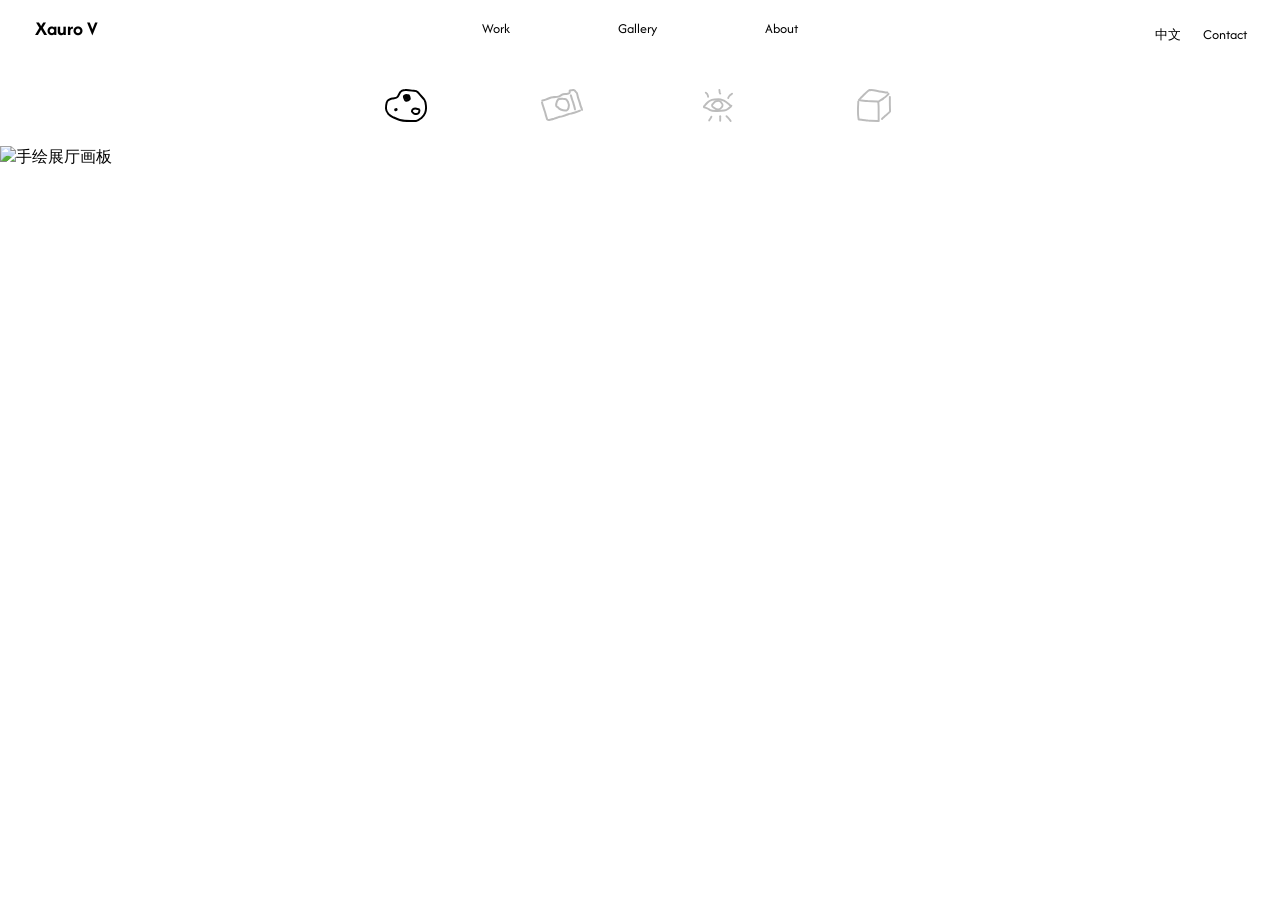
==== gallery.html @ d5a601b4 "Publish website batch 1" ====
<!doctype html>
<html lang="zh-CN">
<head><meta charset="utf-8"><meta name="viewport" content="width=device-width, initial-scale=1, viewport-fit=cover"><title>Gallery — Xauro V</title><link rel="icon" type="image/svg+xml" href="./assets/site-logo.svg"><link rel="preconnect" href="https://fonts.googleapis.com"><link rel="preconnect" href="https://fonts.gstatic.com" crossorigin><link href="https://fonts.googleapis.com/css2?family=Afacad:wght@400;500;700&display=swap" rel="stylesheet"><link rel="stylesheet" href="./styles.css?v=29"></head>
<body data-page="gallery">
  <header class="site-nav" id="siteNav"><a class="wordmark" href="./index.html">Xauro V</a><nav class="nav-links" aria-label="主要导航"><a href="./index.html#work">Work</a><a href="./gallery.html" aria-current="page">Gallery</a><a href="./me.html">About</a></nav><button class="language-toggle" type="button" aria-label="切换为中文">中文</button><div class="contact-wrap"><button class="contact-trigger" id="contactTrigger" type="button" aria-expanded="false" aria-controls="contactPanel">Contact</button><div class="contact-panel" id="contactPanel" aria-hidden="true"><a href="https://xhslink.cn/o/gjhDptmq5a" target="_blank" rel="noreferrer"><span>Rednote</span><img src="./assets/rednote.svg" alt=""></a><button id="copyEmail" type="button" data-email="1185136411@qq.com" title="1185136411@qq.com"><span>Email</span><img src="./assets/copy.svg" alt="复制邮箱"></button></div></div></header>
  <main class="gallery-page">
    <div class="gallery-heading">
      <div class="gallery-tabs" role="tablist" aria-label="展厅分类">
        <button class="is-active" type="button" role="tab" aria-selected="true" data-filter="drawing" data-label="手绘"><img src="./assets/gallery-all.svg" alt=""></button>
        <button type="button" role="tab" aria-selected="false" data-filter="photo" data-label="摄影"><img src="./assets/gallery-photo.svg" alt=""></button>
        <button type="button" role="tab" aria-selected="false" data-filter="visual" data-label="视觉"><img src="./assets/gallery-drawing.svg" alt=""></button>
        <button type="button" role="tab" aria-selected="false" data-filter="architecture" data-label="建筑"><img src="./assets/gallery-architecture.svg" alt=""></button>
      </div>
    </div>
    <div class="gallery-tooltip" id="galleryTooltip" aria-hidden="true"></div>
    <div class="gallery-viewport" id="galleryViewport" tabindex="0" aria-label="横向展厅，可使用鼠标滚轮或左右方向键浏览">
      <div class="gallery-track" id="galleryTrack">
        <section class="gallery-board" data-category="drawing" data-category-start style="--frame-width:4380"><img src="./assets/gallery-frames/drawing.png?v=2" srcset="./assets/gallery-frames/drawing.png?v=2 1x, ./assets/gallery-frames/drawing@2x.png?v=2 2x" width="4380" height="1024" alt="手绘展厅画板" draggable="false"><button class="gallery-frame-jump is-next" type="button" data-gallery-jump="photo" aria-label="前往摄影展厅"></button></section>
        <section class="gallery-board" data-category="photo" data-category-start style="--frame-width:2164"><img src="./assets/gallery-frames/photo-1.png" width="2164" height="1024" alt="摄影展厅画板 1" draggable="false"><button class="gallery-frame-jump is-prev" type="button" data-gallery-jump="drawing" aria-label="返回手绘展厅"></button></section>
        <section class="gallery-board" data-category="photo" style="--frame-width:1506"><img src="./assets/gallery-frames/photo-2.png" width="1506" height="1024" alt="摄影展厅画板 2" draggable="false"></section>
        <section class="gallery-board" data-category="photo" style="--frame-width:1866"><img src="./assets/gallery-frames/photo-3.png" width="1866" height="1024" alt="摄影展厅画板 3" draggable="false"></section>
        <section class="gallery-board" data-category="photo" style="--frame-width:1506"><img src="./assets/gallery-frames/photo-4.png" width="1506" height="1024" alt="摄影展厅画板 4" draggable="false"></section>
        <section class="gallery-board" data-category="photo" style="--frame-width:1506"><img src="./assets/gallery-frames/photo-5.png" width="1506" height="1024" alt="摄影展厅画板 5" draggable="false"></section>
        <section class="gallery-board" data-category="photo" style="--frame-width:1471"><img src="./assets/gallery-frames/photo-6.png" width="1471" height="1024" alt="摄影展厅画板 6" draggable="false"></section>
        <section class="gallery-board" data-category="photo" style="--frame-width:1779"><img src="./assets/gallery-frames/photo-7.png" width="1779" height="1024" alt="摄影展厅画板 7" draggable="false"></section>
        <section class="gallery-board" data-category="photo" style="--frame-width:5989"><img src="./assets/gallery-frames/photo-8.png" width="5989" height="1024" alt="摄影展厅画板 8" draggable="false"><button class="gallery-frame-jump is-prev" type="button" data-gallery-jump="drawing" aria-label="返回手绘展厅"></button><button class="gallery-frame-jump is-next" type="button" data-gallery-jump="visual" aria-label="前往视觉展厅"></button></section>
        <section class="gallery-board" data-category="visual" data-category-start style="--frame-width:6289"><img src="./assets/gallery-frames/visual.png" width="6289" height="1024" alt="视觉展厅画板" draggable="false"><button class="gallery-frame-jump is-prev" type="button" data-gallery-jump="photo" aria-label="返回摄影展厅"></button><button class="gallery-frame-jump is-next" type="button" data-gallery-jump="architecture" aria-label="前往建筑展厅"></button></section>
        <section class="gallery-board" data-category="architecture" data-category-start style="--frame-width:3360"><img src="./assets/gallery-frames/architecture-2.webp?v=1" width="3360" height="1024" alt="蓝屋建筑项目展厅画板" draggable="false"><button class="gallery-frame-jump is-prev" type="button" data-gallery-jump="visual" aria-label="返回视觉展厅"></button></section>
        <section class="gallery-board" data-category="architecture" style="--frame-width:4158"><img src="./assets/gallery-frames/architecture.png" width="4158" height="1024" alt="建筑展厅画板" draggable="false"></section>
      </div>
    </div>
  </main>
  <script src="./content-manifest.js?v=1"></script><script src="./i18n.js?v=4"></script><script src="./app.js?v=26"></script>
</body>
</html>
---- styles.css ----
*{box-sizing:border-box}
html{scroll-behavior:smooth;overflow-x:hidden}
body{margin:0;overflow-x:hidden;background:#fff;color:#000;font-family:"Afacad",Arial,sans-serif}
a{color:inherit;text-decoration:none}
button{border:0;padding:0;background:transparent;color:inherit;font:inherit}
button,a{touch-action:manipulation}
:focus-visible{outline:1px solid #000;outline-offset:3px}

.site-nav{position:fixed;inset:0 0 auto;z-index:100;height:56px;background:#fff}
.wordmark{position:absolute;left:35px;top:20px;height:17px;font-size:20px;font-weight:700;line-height:17px}
.nav-links{position:absolute;left:50%;top:0;height:56px;display:flex;align-items:center;justify-content:center;gap:108px;transform:translateX(-50%)}
.nav-links a,.contact-trigger{height:28px;display:flex;align-items:center;font-size:14px;line-height:13px;cursor:pointer}
.language-toggle{position:absolute;right:99px;top:20px;height:28px;display:flex;align-items:center;font-size:13px;line-height:13px;cursor:pointer}
.contact-wrap{position:static}
.contact-wrap::after{content:"";position:absolute;right:29px;top:48px;width:144px;height:10px}
.contact-trigger{position:absolute;right:29px;top:20px;width:48px}
.contact-panel{position:absolute;right:29px;top:56px;width:144px;height:77px;padding:10px 16px;border-radius:12px;background:rgba(0,0,0,.5);color:#fff;opacity:0;pointer-events:none;transform:translateY(-5px);transition:opacity .18s ease,transform .18s ease}
.contact-panel.is-open{opacity:1;pointer-events:auto;transform:none}
.contact-panel a,.contact-panel button{display:flex;width:100%;height:28px;align-items:center;justify-content:space-between;color:#fff;font-size:16px;cursor:pointer}
.contact-panel img{width:18px;height:18px;filter:brightness(0) invert(1)}

.hero{position:relative;height:804px;overflow:hidden;background:#fff}
.canopy-frame{position:absolute;z-index:0;inset:56px 0 0;width:100%;height:748px;border:0;background:#fff}
.hero-copy{position:absolute;z-index:2;left:0;right:0;top:274px;text-align:center;pointer-events:none}
.hero h1{margin:0;font-size:36px;font-weight:500;line-height:47px}
.hero-copy p{width:685px;margin:40px auto 0;font-size:24px;font-weight:400;line-height:1.15}

.belief{position:relative;min-height:804px;padding-top:131px;background:#fff;text-align:center}
.belief>h2,.works>h2{margin:0;font-size:36px;font-weight:500;line-height:47px}
.belief-copy{margin:42px auto 0;width:760px;font-size:24px;line-height:1.16}
.belief-grid{display:grid;grid-template-columns:1fr 1fr;gap:68px;width:1152px;margin:75px auto 0}
.belief-grid h3{margin:0 0 50px;font-size:36px;font-weight:500;line-height:47px}
.meaning-track{position:relative;width:min(340px,calc(100vw - 40px));height:164px;margin:0 auto;overflow:visible}
.track-triangle{position:absolute;left:calc(var(--track-index) * 20%);top:82px;width:20%;height:55px;background:#bdbdbd;clip-path:polygon(50% 0,100% 100%,0 100%)}
.track-ball{position:absolute;z-index:2;left:0;top:0;width:64px;height:64px;border-radius:50%;background:linear-gradient(135deg,#050505 12%,#1c1c1c 51%,#646464 100%);transform:translate3d(0,0,0) rotate(0deg);transform-origin:center;will-change:transform}
.fun-shapes{position:relative;width:360px;height:190px;margin:auto}
.fun-particle{position:absolute;left:0;top:0;display:block;will-change:transform}
.fun-particle.circle{width:64px;height:64px;border-radius:50%;background:linear-gradient(135deg,#050505 12%,#1c1c1c 51%,#646464 100%)}
.fun-particle.triangle{width:60px;height:55px;background:#bdbdbd;clip-path:polygon(50% 0,100% 100%,0 100%)}

.works{position:relative;min-height:calc(369px + 9px + 695px * 1947 / 3143 + 32px);padding-top:131px;background:#fff}
.works,.gallery-preview,.me-shell{scroll-margin-top:56px}
.works>h2{text-align:center}
.works-intro{width:694px;margin:26px auto 0;text-align:center;font-size:24px;line-height:1.18}
.work-stage{position:absolute;left:50%;top:369px;width:1122px;height:440px;transform:translateX(-50%)}
.work-copy{position:absolute;left:18px;top:7px;width:343px;height:250px}
.work-copy h3{margin:0 0 12px;font-size:24px;font-weight:500;line-height:28px}
.work-copy p{margin:0;color:rgba(0,0,0,.47);font-size:16px;line-height:1.05;text-align:justify}
.work-tags{display:flex;gap:9px;margin-top:68px}
.work-tags span{height:23px;border:1px solid #434343;border-radius:200px;padding:3px 10px;text-align:center;color:#434343;font-size:12px;line-height:15px;white-space:nowrap}
.work-slider{position:absolute;left:410px;top:9px;width:695px;height:auto;aspect-ratio:3143/1947;overflow:hidden;border-radius:12px;clip-path:inset(0 round 12px);isolation:isolate;background:#fff;touch-action:pan-y;cursor:pointer;user-select:none}
.work-slider.is-dragging{cursor:pointer}
.work-track{display:flex;width:700%;height:100%;transition:transform .55s cubic-bezier(.22,.61,.36,1);will-change:transform}
.work-slider.is-dragging .work-track{transition:none}
.work-slide{position:relative;flex:0 0 calc(100% / 7);height:100%;background:#fff;cursor:inherit;overflow:hidden}
.work-slide img{display:block;width:100%;height:100%;object-fit:contain;background:#fff;pointer-events:none}
.work-dots{position:absolute;left:0;bottom:19px;width:100%;height:9px;display:flex;justify-content:center;gap:28px;z-index:2}
.work-dots button{width:9px;height:9px;border:0;border-radius:50%;background:#a0a0a0;cursor:pointer}
.work-dots button.is-active{background:#000}

.work-dialog{position:fixed;inset:auto 0 0;width:100%;max-width:1280px;height:calc(100vh - 56px);max-height:748px;margin:auto;padding:0;border:0;background:#fff;color:#000;overflow:auto}
.work-dialog::backdrop{background:rgba(0,0,0,.42)}
.work-dialog[open]{animation:work-dialog-in .46s cubic-bezier(.22,.61,.36,1)}
.dialog-handle{position:sticky;z-index:2;top:0;width:100%;height:36px;background:#fff;cursor:pointer}
.dialog-handle span{display:block;width:57px;height:5px;margin:auto;border-radius:5px;background:#000}
.case-grid{display:grid;grid-template-columns:280px 1fr;gap:70px;padding:35px 65px 80px}
.case-grid h2{margin:0 0 18px;font-size:36px;font-weight:500}
.case-grid h3{margin:38px 0 10px;font-size:24px;font-weight:500}
.case-grid p{margin:0;font-size:16px;line-height:1.3}
.case-placeholder{background:#d9d9d9}
.case-process{height:180px;margin-top:10px}.case-wide{height:300px;margin-top:22px}
.case-tags{display:flex;flex-wrap:wrap;gap:8px}
.case-tags span{border:1px solid #434343;border-radius:999px;padding:5px 10px;font-size:12px;line-height:1}
.case-grid article{min-width:0}
.case-video-frame{width:100%;aspect-ratio:16/9;overflow:hidden;background:#000}
.case-video{display:block;width:100%;height:100%;background:#000;object-fit:contain}

.me-shell{position:relative;width:100%;overflow:hidden;background:#fff}
.me-shell .me-page{margin:0}
.me-page{position:relative;width:1280px;height:4223px;margin:0 auto;background:#fff;overflow:hidden;transform-origin:top left}
.me-hero{position:absolute;left:0;top:0;width:1280px;height:524px}
.portrait{position:absolute;left:-35px;top:78px;width:594px;height:446px;object-fit:cover}
.me-intro{position:absolute;left:544px;top:78px;width:736px;height:446px;padding:71px 104px 40px 95px;background:#000;color:#fff}
.me-intro h1{display:flex;align-items:center;gap:15px;margin:0;font-size:36px;font-weight:500;line-height:49px}
.me-intro h1 span{font-size:31px;line-height:49px}
.me-intro>p{width:537px;margin:12px 0 0;font-size:16px;line-height:1.1;text-align:justify}
.me-intro h2{margin:46px 0 13px;font-size:24px;font-weight:500;line-height:27px}
.me-intro .school{margin:0 0 14px;font-size:12px;line-height:13px}
.me-intro .school small{display:block;margin-top:3px;color:#888;font-size:12px;line-height:13px}
.belief-bubble{position:absolute;z-index:30;left:566px;top:581px;width:358px;height:102px;background:#fff;isolation:isolate;cursor:pointer}
.belief-bubble img{position:absolute;pointer-events:none}
.bubble-outline{left:4px;top:0;width:354px;height:83px}
.bubble-underline{left:0;top:59px;width:326px;height:43px}
.belief-bubble span{position:absolute;left:53px;top:34px;width:283px;font-family:"Inter",sans-serif;font-size:12px;line-height:15px;text-align:left;transition:opacity .18s ease}
.me-objects{position:absolute;left:187px;top:671px;width:935px;height:322px}
.me-object-scene{position:absolute;left:0;top:0;width:1280px;height:1064px;pointer-events:none}
.me-object{position:absolute;z-index:3;display:block;overflow:visible;pointer-events:auto;cursor:pointer;transform-origin:center;transition:transform .22s cubic-bezier(.22,.61,.36,1);will-change:transform}
.me-object img{display:block;width:100%;height:100%;pointer-events:none}
.me-object-camera{left:221.39px;top:671px;width:162.102px;height:102.81px}
.me-object-drawing{left:187px;top:755.6px;width:282.528px;height:222.78px}
.me-object-plant{left:454.08px;top:713.42px;width:248.589px;height:273.503px;z-index:2}
.me-object-cat{left:528.85px;top:866.81px;width:149.775px;height:126.185px;z-index:5}
.me-object-magnifier{left:567.17px;top:771.71px;width:102.37px;height:93.293px;z-index:4}
.me-object-cooking{left:687.88px;top:802.36px;width:142.529px;height:117.189px}
.me-object-dance{left:855.6px;top:743.93px;width:132.516px;height:189.536px}
.me-object-nature{left:927.71px;top:686.67px;width:194.291px;height:106.238px}
.me-object-computer{left:963.85px;top:782.06px;width:131.778px;height:118.568px}
.me-steam{position:absolute;z-index:2;display:block;pointer-events:none}
.me-steam-a{left:763.6px;top:753.23px;width:11.298px;height:9.488px}
.me-steam-b{left:750.04px;top:716.38px;width:11.143px;height:9.727px}
.object-bubble{position:fixed;z-index:2147483647;width:205px;height:56px;background:#fff;isolation:isolate;opacity:0;pointer-events:none;transform:translate(-50%,8px) scale(.94);transform-origin:center;transition:opacity .16s ease,transform .2s cubic-bezier(.22,.61,.36,1)}
.object-bubble::before{content:"";position:absolute;z-index:0;inset:-2px -2px -5px;background:#fff}
.object-bubble.is-visible{opacity:1;transform:translate(-50%,0) scale(1)}
.object-bubble img{position:absolute;z-index:1;display:block;pointer-events:none}
.object-bubble .object-bubble-outline{left:0;top:0;width:100%;height:49px}
.object-bubble .object-bubble-bottom{left:0;top:34px;width:92%;height:26px}
.object-bubble span{position:absolute;z-index:2;inset:9px 18px 11px;display:grid;place-items:center;font-family:"Inter",sans-serif;font-size:12.5px;line-height:16px;text-align:center}
.watering-cursor{position:fixed;z-index:1000;left:0;top:0;width:72px;height:48px;opacity:0;pointer-events:none;will-change:transform;transition:opacity .12s ease}
.watering-cursor.is-visible{opacity:1}
.watering-cursor img{display:block;width:100%;height:100%;object-fit:contain}
.water-spray-layer{position:fixed;z-index:999;inset:0;overflow:hidden;pointer-events:none}
.water-drop{position:absolute;width:3px;height:9px;border-radius:60% 60% 70% 70%;background:rgba(74,130,165,.65);opacity:0;animation:water-drop .72s ease-in var(--delay) forwards}
.me-object-plant.is-watering{animation:plant-drink .8s ease-out}
.me-welcome{position:absolute;left:746px;top:991px;width:356px;height:73px}
.me-section{position:absolute}
.me-section h2{margin:0;font-size:24px;font-weight:500;line-height:1.3;text-align:center}
.me-section p{margin:0;color:rgba(0,0,0,.47);font-size:12px;text-align:justify;text-align-last:left;text-justify:inter-word}
.zhuhai-copy{left:623px;top:1227px;width:365px}
.zhuhai-copy h2{margin-bottom:45px;text-align:center}
.zhuhai-copy p{width:365px;line-height:2}
.photo-stack{position:absolute}
.photo-stack>*{position:absolute;display:block;margin:0}
.photo-stack img{object-fit:cover;background:#d9d9d9;box-shadow:0 4px 18px rgba(0,0,0,.08)}
.photo-stack-a{left:165px;top:1211px;width:393px;height:326px}
.photo-stack-a img:nth-child(1){left:44px;top:43px;width:305px;max-width:calc(100% - 44px);height:auto;transform:none}
.photo-stack-a b{width:22px;height:33px;background:rgba(219,109,66,.64)}
.photo-stack-a b:nth-of-type(1){left:142px;top:16px;transform:rotate(8deg)}
.photo-stack-a b:nth-of-type(2){left:35px;top:123px;transform:rotate(-2deg)}
.photo-stack-a b:nth-of-type(3){left:255px;top:0;transform:rotate(17deg)}
.photo-stack-a b:nth-of-type(4){left:348px;top:173px;transform:rotate(-12deg)}
.tools-copy{left:130px;top:1723px;width:608px}
.tools-copy h2{margin-bottom:50px;text-align:center}
.tools-copy p{width:419px;margin-inline:auto;line-height:2}
.photo-stack-b{left:767px;top:1654px;width:385px;height:492px}
.photo-stack-b img:nth-child(1){left:24px;top:70px;width:337px;max-width:calc(100% - 48px);height:auto;transform:none}
.photo-stack-b img:nth-child(2){left:155px;top:146px;width:204px;height:242px;transform:rotate(6deg)}
.photo-stack-b img:nth-child(3){left:12px;top:295px;width:238px;height:178px;transform:rotate(-4deg)}
.explore-copy{left:296px;top:2250px;width:673px}
.explore-copy h2{margin:0 0 34px;text-align:center}
.explore-copy p{width:673px;line-height:2}
.me-image-strip{position:absolute;left:-149px;top:2628px;width:max-content;height:198px;display:flex;gap:17px;will-change:transform}
.me-image-strip img{display:block;flex:0 0 auto;width:auto;height:198px;object-fit:cover;background:#d9d9d9}

@keyframes work-dialog-in{from{transform:translateY(100%)}to{transform:translateY(0)}}
@keyframes water-drop{0%{opacity:0;transform:translate(0,0) rotate(18deg) scale(.7)}18%{opacity:.9}100%{opacity:0;transform:translate(var(--drift),var(--fall)) rotate(18deg) scale(1)}}
@keyframes plant-drink{0%,100%{transform:scale(1)}36%{transform:scale(1.045) rotate(-.7deg)}68%{transform:scale(1.025) rotate(.45deg)}}
.cook-copy{left:291px;top:3065px;width:389px}
.cook-copy h2{width:100%;margin-bottom:61px;text-align:center}
.cook-copy p{width:373px;margin-inline:auto;line-height:1.65}
.me-cook{position:absolute;left:890px;top:3077px;width:228px;height:282px}
.me-footer{position:absolute;left:0;top:3748px;width:1280px;height:475px;background:#000;color:#fff}
.me-planet{position:absolute;left:128px;top:135px;width:146px;height:109px;filter:brightness(0) invert(1)}
.me-star{position:absolute;left:270px;top:222px;width:100px;height:33px;filter:brightness(0) invert(1)}
.me-footer-copy{position:absolute;left:456px;top:145px;width:725px}
.me-footer-copy h2{margin:0;font-size:24px;font-weight:500;line-height:24px}
.me-footer-copy p{margin:42px 0 35px;color:rgba(247,247,247,.64);font-size:16px;line-height:16px}
.me-footer-copy a,.me-footer-copy button{display:flex;width:max-content;height:33px;align-items:center;gap:8px;color:#fff;font-size:16px;cursor:pointer}
.me-footer-copy img{width:18px;height:18px;filter:brightness(0) invert(1)}
.me-footer-meta{position:absolute;right:25px;bottom:106px;display:flex;gap:20px;color:#777;font-size:16px;line-height:15px}

.gallery-preview{position:relative;width:100%;height:996px;background:#fff;text-align:center;overflow:hidden}
.gallery-preview>h2{position:absolute;left:50%;top:189px;width:227px;margin:0;transform:translateX(-50%);font-size:36px;font-weight:500;line-height:47px}
.gallery-preview-grid{position:absolute;left:50%;top:326px;width:1100px;height:341px;display:flex;flex-direction:column;gap:15px;transform:translateX(-50%)}
.gallery-preview-row{display:flex;align-items:center;gap:14px;width:100%;overflow:hidden}
.gallery-preview-row span{display:block;flex:none;overflow:hidden;background:#fff}
.gallery-preview-row img{display:block;width:100%;height:100%;object-fit:cover;pointer-events:none}
.gallery-preview-row-a,.gallery-preview-row-a span{height:141px}.gallery-preview-row-b{height:184px;gap:15px}
.gallery-preview-row-a span:nth-child(1){width:250px}.gallery-preview-row-a span:nth-child(2){width:235px}.gallery-preview-row-a span:nth-child(3){width:250px}.gallery-preview-row-a span:nth-child(4){width:104px}.gallery-preview-row-a span:nth-child(5){width:205px}
.gallery-preview-row-b span:nth-child(1),.gallery-preview-row-b span:nth-child(2),.gallery-preview-row-b span:nth-child(3){width:184px;height:184px}.gallery-preview-row-b span:nth-child(4){width:245px;height:184px}.gallery-preview-row-b span:nth-child(5){width:244px;height:184px}
.gallery-preview-row-b span:nth-child(3) img{width:100%;height:100%;margin:0;object-fit:cover;object-position:center center}
.visit-gallery{position:absolute;left:50%;top:777px;width:188px;height:48px;display:flex;align-items:center;justify-content:center;border-radius:24px;transform:translateX(-50%);background:#000;color:#fff;font-size:24px;font-weight:500;line-height:1}

body[data-page="gallery"]{width:100%;height:100dvh;overflow:hidden;background:#fff}
.gallery-page{position:relative;width:100%;height:100dvh;margin:0;padding:56px 0 0;background:#fff;overflow:hidden}
.gallery-heading{position:absolute;z-index:4;left:0;right:0;top:56px;height:90px;background:#fff;text-align:center}
.gallery-tabs{position:relative;width:min(520px,calc(100% - 64px));height:38px;margin:30px auto 0;display:flex;align-items:center;justify-content:space-between}
.gallery-tabs button{position:relative;width:52px;height:38px;display:grid;place-items:center;cursor:pointer}
.gallery-tabs img{display:block;max-width:46px;max-height:33px;filter:brightness(0);opacity:.26;transition:opacity .15s ease,transform .15s ease}
.gallery-tabs button.is-active img{opacity:1}
.gallery-tooltip{position:fixed;z-index:220;padding:7px 16px;border-radius:999px;background:#8d8d8d;color:#fff;font-size:16px;line-height:20px;opacity:0;pointer-events:none;transform:translateY(-50%);transition:opacity .1s ease;white-space:nowrap}
.gallery-tooltip.is-visible{opacity:1}
.gallery-viewport{position:absolute;z-index:1;left:0;right:0;top:146px;bottom:0;overflow-x:auto;overflow-y:hidden;background:#fff;overscroll-behavior:contain;scroll-behavior:smooth;scrollbar-width:none;touch-action:pan-x;cursor:ew-resize}
.gallery-viewport::-webkit-scrollbar{display:none}
.gallery-viewport:focus-visible{outline:1px solid rgba(0,0,0,.25);outline-offset:-1px}
.gallery-track{display:flex;width:max-content;height:100%;align-items:stretch}
.gallery-board{position:relative;flex:0 0 auto;width:auto;height:100%;margin:0;aspect-ratio:var(--frame-width) / 1024;background:#fff;overflow:hidden;user-select:none}
.gallery-board>img{display:block;width:100%;height:100%;object-fit:fill;pointer-events:none;user-select:none;-webkit-user-drag:none}
.gallery-frame-jump{position:absolute;z-index:2;bottom:25.6%;width:92px;height:42px;border-radius:999px;cursor:pointer;background:transparent}
.gallery-frame-jump.is-prev{left:1.1%}
.gallery-frame-jump.is-next{right:1.1%}

@media (hover:hover) and (pointer:fine){
  .nav-links a:hover,.contact-trigger:hover{opacity:.55}
  .gallery-tabs button:hover img{opacity:.72;transform:scale(1.035)}
  .gallery-tabs button.is-active:hover img{opacity:1}
  .me-object:hover{z-index:12;transform:scale(1.045)}
  .me-object-plant:hover{z-index:2}
  .me-object-cat,.me-object-cat:hover{z-index:13}
  .me-object-plant{cursor:none}
}

@media (max-width:800px){
  .site-nav{height:56px}
  .wordmark{left:18px}
  .nav-links{left:50%;gap:20px}
  .nav-links a{width:auto;height:56px}
  .contact-trigger{right:18px}
  .contact-panel{right:18px}
  .hero{height:720px}
  .canopy-frame{height:664px}
  .hero-copy{top:235px;padding:0 20px}
  .hero h1{font-size:32px}
  .hero-copy p{width:auto;max-width:560px;margin-top:28px;font-size:19px}
  .canopy-editor-shell>header{gap:10px;padding:0 12px}
  .canopy-editor-shell>header span{display:none}
  .belief{min-height:1020px;padding:100px 20px 60px}
  .belief>h2,.works>h2{font-size:32px}
  .belief-copy{width:auto;font-size:19px;line-height:1.3}
  .belief-grid{width:auto;grid-template-columns:1fr;gap:80px;margin-top:60px}
  .belief-grid h3{font-size:28px;margin-bottom:34px}
  .meaning-track{height:150px}.track-triangle{top:78px;height:50px}
  .fun-shapes{max-width:100%;transform:scale(.86);transform-origin:top center}
  .works{min-height:980px;padding-top:96px}
  .works-intro{width:auto;margin:22px 24px 0;font-size:19px}
  .work-stage{position:relative;left:auto;top:auto;width:auto;height:auto;margin:62px 20px 0;transform:none}
  .work-copy{position:relative;left:auto;top:auto;width:auto;height:auto;margin:0 0 32px}
  .work-copy p{max-width:520px;line-height:1.25}
  .work-tags{margin-top:24px}
  .work-slider{position:relative;left:auto;top:auto;width:100%;height:auto;aspect-ratio:3143/1947;margin:0}
  .work-track{height:100%}
  .work-slide{height:100%}.work-dots{bottom:17px}
  .case-grid{grid-template-columns:1fr;padding:28px 22px 60px}

  body[data-page="me"]{background:#fff}
  .me-page{width:100%;height:auto;padding-top:56px;overflow:hidden}
  .me-shell{height:auto!important}
  .me-shell .me-page{transform:none!important}
  .me-hero{position:relative;width:100%;height:auto;display:flex;flex-direction:column}
  .portrait{position:relative;left:auto;top:auto;width:100%;height:auto;aspect-ratio:594/446}
  .me-intro{position:relative;left:auto;top:auto;width:100%;height:auto;padding:48px 28px 52px}
  .me-intro h1{font-size:31px}.me-intro>p{width:auto;line-height:1.25}.me-intro h2{margin-top:38px}
  .belief-bubble,.me-objects,.me-object-scene,.me-welcome,.me-section,.photo-stack,.me-image-strip,.me-cook,.me-footer{position:relative;left:auto;top:auto}
  .belief-bubble{display:block;margin:50px auto 10px;transform:scale(.9)}
  .me-objects{display:block;width:92%;height:auto;margin:10px auto 0}
  .me-object-scene{display:block;width:92%;height:auto;aspect-ratio:935/322;margin:10px auto 0}
  .me-object-camera{left:3.68%;top:0;width:17.34%;height:31.93%}
  .me-object-drawing{left:0;top:26.27%;width:30.22%;height:69.19%}
  .me-object-plant{left:28.56%;top:13.17%;width:26.59%;height:84.94%}
  .me-object-cat{left:36.56%;top:60.81%;width:16.02%;height:39.19%}
  .me-object-magnifier{left:40.66%;top:31.28%;width:10.95%;height:28.97%}
  .me-object-cooking{left:53.57%;top:40.8%;width:15.24%;height:36.4%}
  .me-object-dance{left:71.51%;top:22.65%;width:14.17%;height:58.86%}
  .me-object-nature{left:79.22%;top:4.87%;width:20.78%;height:32.99%}
  .me-object-computer{left:83.08%;top:34.49%;width:14.09%;height:36.82%}
  .me-steam-a{left:61.67%;top:25.54%;width:1.21%;height:2.95%}
  .me-steam-b{left:60.22%;top:14.09%;width:1.19%;height:3.02%}
  .object-bubble{width:min(190px,68vw);height:54px}
  .me-welcome{display:block;width:55%;height:auto;margin:0 7% 40px auto}
  .me-section{width:auto!important;margin:0 26px;padding:54px 0}
  .me-section h2{margin-bottom:28px!important}
  .cook-copy h2{left:auto;width:auto;text-align:center}
  .me-section p{width:auto!important;line-height:1.45}
  .photo-stack-a{width:393px;max-width:90%;height:326px;margin:0 auto}
  .photo-stack-b{width:385px;max-width:90%;height:492px;margin:0 auto}
  .me-image-strip{width:max-content;height:170px;margin:24px 0 34px -60px;gap:12px}
  .me-image-strip img{height:170px}
  .me-cook{display:block;width:180px;height:auto;margin:0 auto 70px}
  .me-footer{width:100%;height:475px}
  .me-planet{left:24px;top:90px}.me-star{left:150px;top:170px}
  .me-footer-copy{left:26px;top:255px;width:calc(100% - 52px)}
  .me-footer-copy p{margin:24px 0 18px;line-height:1.25}
  .me-footer-meta{right:20px;bottom:22px;display:grid;gap:6px;text-align:right;font-size:12px}

  .gallery-preview{height:680px}
  .gallery-preview>h2{top:82px;font-size:32px}
  .gallery-preview-grid{top:170px;width:calc(100% - 24px);height:auto;gap:8px}
  .gallery-preview-row{gap:8px;width:100%}
  .gallery-preview-row-a,.gallery-preview-row-b{height:calc((100vw - 56px)/5)}
  .gallery-preview-row span{width:calc((100vw - 56px)/5)!important;height:100%!important}
  .visit-gallery{top:520px;width:152px;height:44px;border-radius:22px;font-size:16px}
  .gallery-heading{height:86px}
  .gallery-tabs{width:min(420px,calc(100% - 48px));margin-top:24px}
  .gallery-viewport{top:142px}
  .gallery-frame-jump{width:72px;height:36px}
}

@media (max-width:560px){
  .nav-links{left:51%;gap:13px}
  .nav-links a{font-size:12px}
  .contact-trigger{font-size:12px;right:12px}
  .language-toggle{right:75px;font-size:12px}
  .wordmark{left:12px;font-size:18px}
  .gallery-tabs{width:calc(100% - 62px)}
  .gallery-tabs button{width:44px}
}

@media (prefers-reduced-motion:reduce){
  html{scroll-behavior:auto}
  *,*::before,*::after{animation-duration:1ms!important;transition-duration:1ms!important}
}

/* Chinese body copy needs more vertical space than the English typography. */
html[lang="zh-CN"] .hero-copy p,
html[lang="zh-CN"] .belief-copy,
html[lang="zh-CN"] .works-intro{line-height:1.65}
html[lang="zh-CN"] .work-copy p,
html[lang="zh-CN"] .case-grid p,
html[lang="zh-CN"] .me-intro>p,
html[lang="zh-CN"] .me-footer-copy p{line-height:1.75}
html[lang="zh-CN"] .me-section p{line-height:2}
html[lang="zh-CN"] .me-intro .school,
html[lang="zh-CN"] .me-intro .school small{line-height:1.6}
html[lang="zh-CN"] .me-intro{height:auto;min-height:446px;padding-top:40px;padding-bottom:24px}
html[lang="zh-CN"] .me-intro h2{margin-top:24px}
html[lang="zh-CN"] .work-tags{margin-top:32px;flex-wrap:wrap}
html[lang="zh-CN"] .me-footer-copy p{margin:26px 0 20px}
/* About: shared center axes, with justified prose in both languages. */
.me-intro h1{justify-content:center}
.me-intro h2,.me-intro .school,.me-footer-copy h2{text-align:center}
.me-intro>p{margin-inline:auto}
.me-intro>p:not(.school),.me-footer-copy p{text-align:justify;text-align-last:left}
.me-footer-copy a,.me-footer-copy button{margin-inline:auto}
@media (min-width:801px){
  html[lang="zh-CN"] .work-stage{top:425px}
  html[lang="zh-CN"] .works{min-height:calc(425px + 9px + 695px * 1947 / 3143 + 32px)}
}
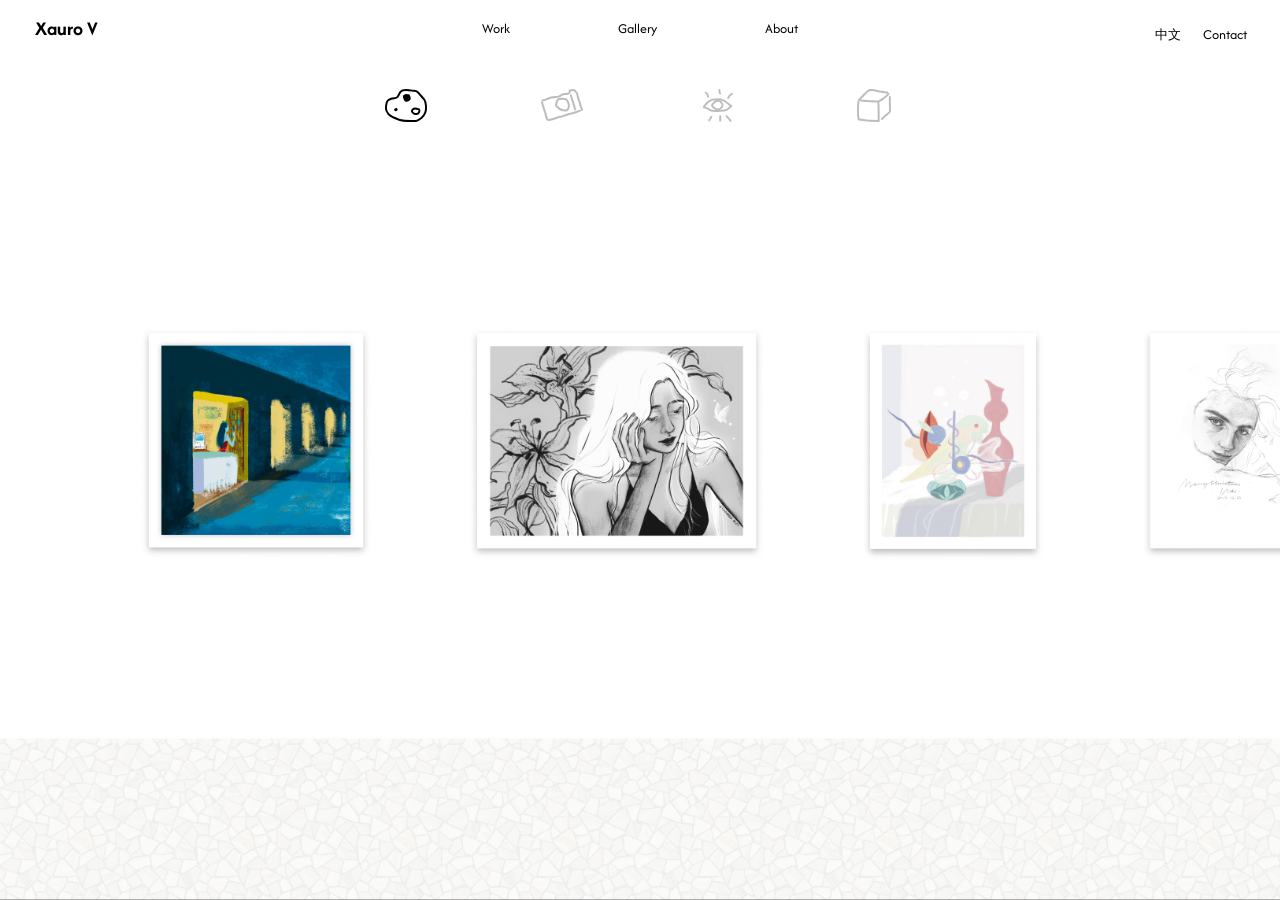
==== commit 4b88f424: "Improve mobile layout and gallery navigation" ====
--- a/gallery.html
+++ b/gallery.html
@@ -1,6 +1,6 @@
 <!doctype html>
 <html lang="zh-CN">
-<head><meta charset="utf-8"><meta name="viewport" content="width=device-width, initial-scale=1, viewport-fit=cover"><title>Gallery — Xauro V</title><link rel="icon" type="image/svg+xml" href="./assets/site-logo.svg"><link rel="preconnect" href="https://fonts.googleapis.com"><link rel="preconnect" href="https://fonts.gstatic.com" crossorigin><link href="https://fonts.googleapis.com/css2?family=Afacad:wght@400;500;700&display=swap" rel="stylesheet"><link rel="stylesheet" href="./styles.css?v=29"></head>
+<head><meta charset="utf-8"><meta name="viewport" content="width=device-width, initial-scale=1, viewport-fit=cover"><title>Gallery — Xauro V</title><link rel="icon" type="image/svg+xml" href="./assets/site-logo.svg"><link rel="preconnect" href="https://fonts.googleapis.com"><link rel="preconnect" href="https://fonts.gstatic.com" crossorigin><link href="https://fonts.googleapis.com/css2?family=Afacad:wght@400;500;700&display=swap" rel="stylesheet"><link rel="stylesheet" href="./styles.css?v=30"></head>
 <body data-page="gallery">
   <header class="site-nav" id="siteNav"><a class="wordmark" href="./index.html">Xauro V</a><nav class="nav-links" aria-label="主要导航"><a href="./index.html#work">Work</a><a href="./gallery.html" aria-current="page">Gallery</a><a href="./me.html">About</a></nav><button class="language-toggle" type="button" aria-label="切换为中文">中文</button><div class="contact-wrap"><button class="contact-trigger" id="contactTrigger" type="button" aria-expanded="false" aria-controls="contactPanel">Contact</button><div class="contact-panel" id="contactPanel" aria-hidden="true"><a href="https://xhslink.cn/o/gjhDptmq5a" target="_blank" rel="noreferrer"><span>Rednote</span><img src="./assets/rednote.svg" alt=""></a><button id="copyEmail" type="button" data-email="1185136411@qq.com" title="1185136411@qq.com"><span>Email</span><img src="./assets/copy.svg" alt="复制邮箱"></button></div></div></header>
   <main class="gallery-page">
@@ -30,6 +30,6 @@
       </div>
     </div>
   </main>
-  <script src="./content-manifest.js?v=1"></script><script src="./i18n.js?v=4"></script><script src="./app.js?v=26"></script>
+  <script src="./content-manifest.js?v=1"></script><script src="./i18n.js?v=4"></script><script src="./app.js?v=27"></script>
 </body>
 </html>
--- a/styles.css
+++ b/styles.css
@@ -330,7 +330,37 @@
 .me-intro>p{margin-inline:auto}
 .me-intro>p:not(.school),.me-footer-copy p{text-align:justify;text-align-last:left}
 .me-footer-copy a,.me-footer-copy button{margin-inline:auto}
+.gallery-board[data-category="visual"] .gallery-frame-jump.is-next{right:1%;bottom:18.8%;width:3.2%;height:7.1%}
+.gallery-board[data-category="architecture"][data-category-start] .gallery-frame-jump.is-prev{left:.4%;top:50%;bottom:auto;width:3.4%;height:6%;min-height:38px;transform:translateY(-50%);border:1px solid #dedede;background:#fff;color:#9a9a9a;font-size:14px}
+.gallery-board[data-category="architecture"][data-category-start] .gallery-frame-jump.is-prev::after{content:"视觉 ←"}
+html[lang="en"] .gallery-board[data-category="architecture"][data-category-start] .gallery-frame-jump.is-prev::after{content:"Visual ←"}
 @media (min-width:801px){
   html[lang="zh-CN"] .work-stage{top:425px}
   html[lang="zh-CN"] .works{min-height:calc(425px + 9px + 695px * 1947 / 3143 + 32px)}
 }
+@media (max-width:800px){
+  .site-nav{display:flex;align-items:center;justify-content:space-between;gap:clamp(4px,1vw,10px);padding:0 12px}
+  .wordmark,.nav-links,.language-toggle,.contact-trigger{position:static;top:auto;left:auto;right:auto;transform:none;white-space:nowrap}
+  .wordmark{height:auto;flex:none;font-size:17px;line-height:1}
+  .nav-links{height:100%;gap:clamp(6px,1.8vw,18px);flex:none}
+  .nav-links a,.language-toggle,.contact-trigger{height:44px;align-items:center;justify-content:center;line-height:1}
+  .language-toggle,.contact-trigger{flex:none;font-size:13px}
+  .contact-trigger{width:auto}
+  .contact-wrap{position:relative;display:flex;align-items:center;height:100%}
+  .contact-wrap::after{display:none}
+  .contact-panel{right:0;top:calc(100% - 2px)}
+  .works{min-height:0;padding-bottom:38px}
+  .gallery-preview{height:630px}
+  .visit-gallery{top:496px}
+  .me-footer{display:flex;flex-direction:column;align-items:center;width:100%;height:auto;min-height:0;padding:184px 22px 34px}
+  .me-footer-copy{position:relative;left:auto;top:auto;width:100%;max-width:620px;text-align:center}
+  .me-footer-copy p{line-height:1.55}
+  .me-footer-meta{position:relative;right:auto;bottom:auto;display:grid;gap:8px;width:100%;margin-top:34px;text-align:center;line-height:1.45}
+}
+@media (max-width:560px){
+  .site-nav{gap:4px;padding:0 8px}
+  .wordmark{font-size:clamp(13px,4vw,16px)}
+  .nav-links{left:auto;gap:clamp(4px,1.5vw,9px)}
+  .nav-links a,.language-toggle,.contact-trigger{font-size:clamp(10px,2.8vw,12px)}
+  .gallery-preview{height:600px}
+}
